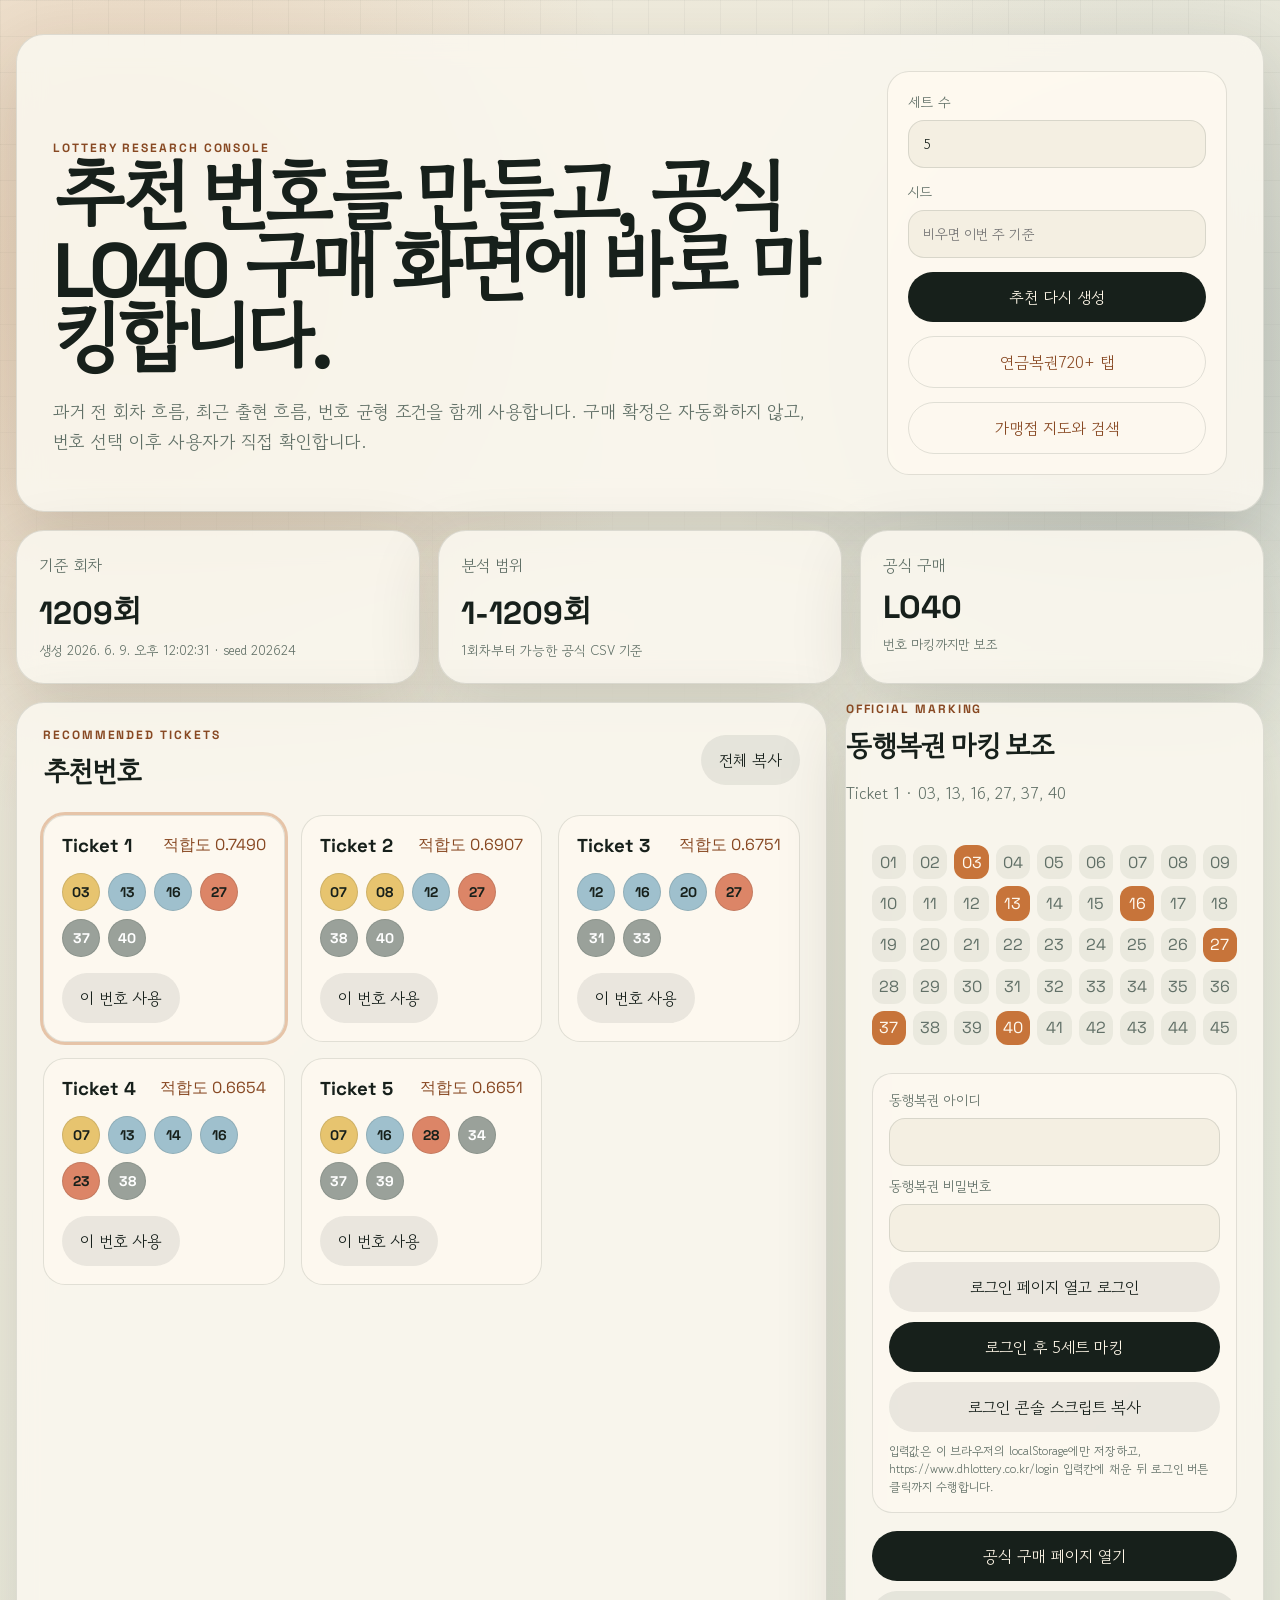
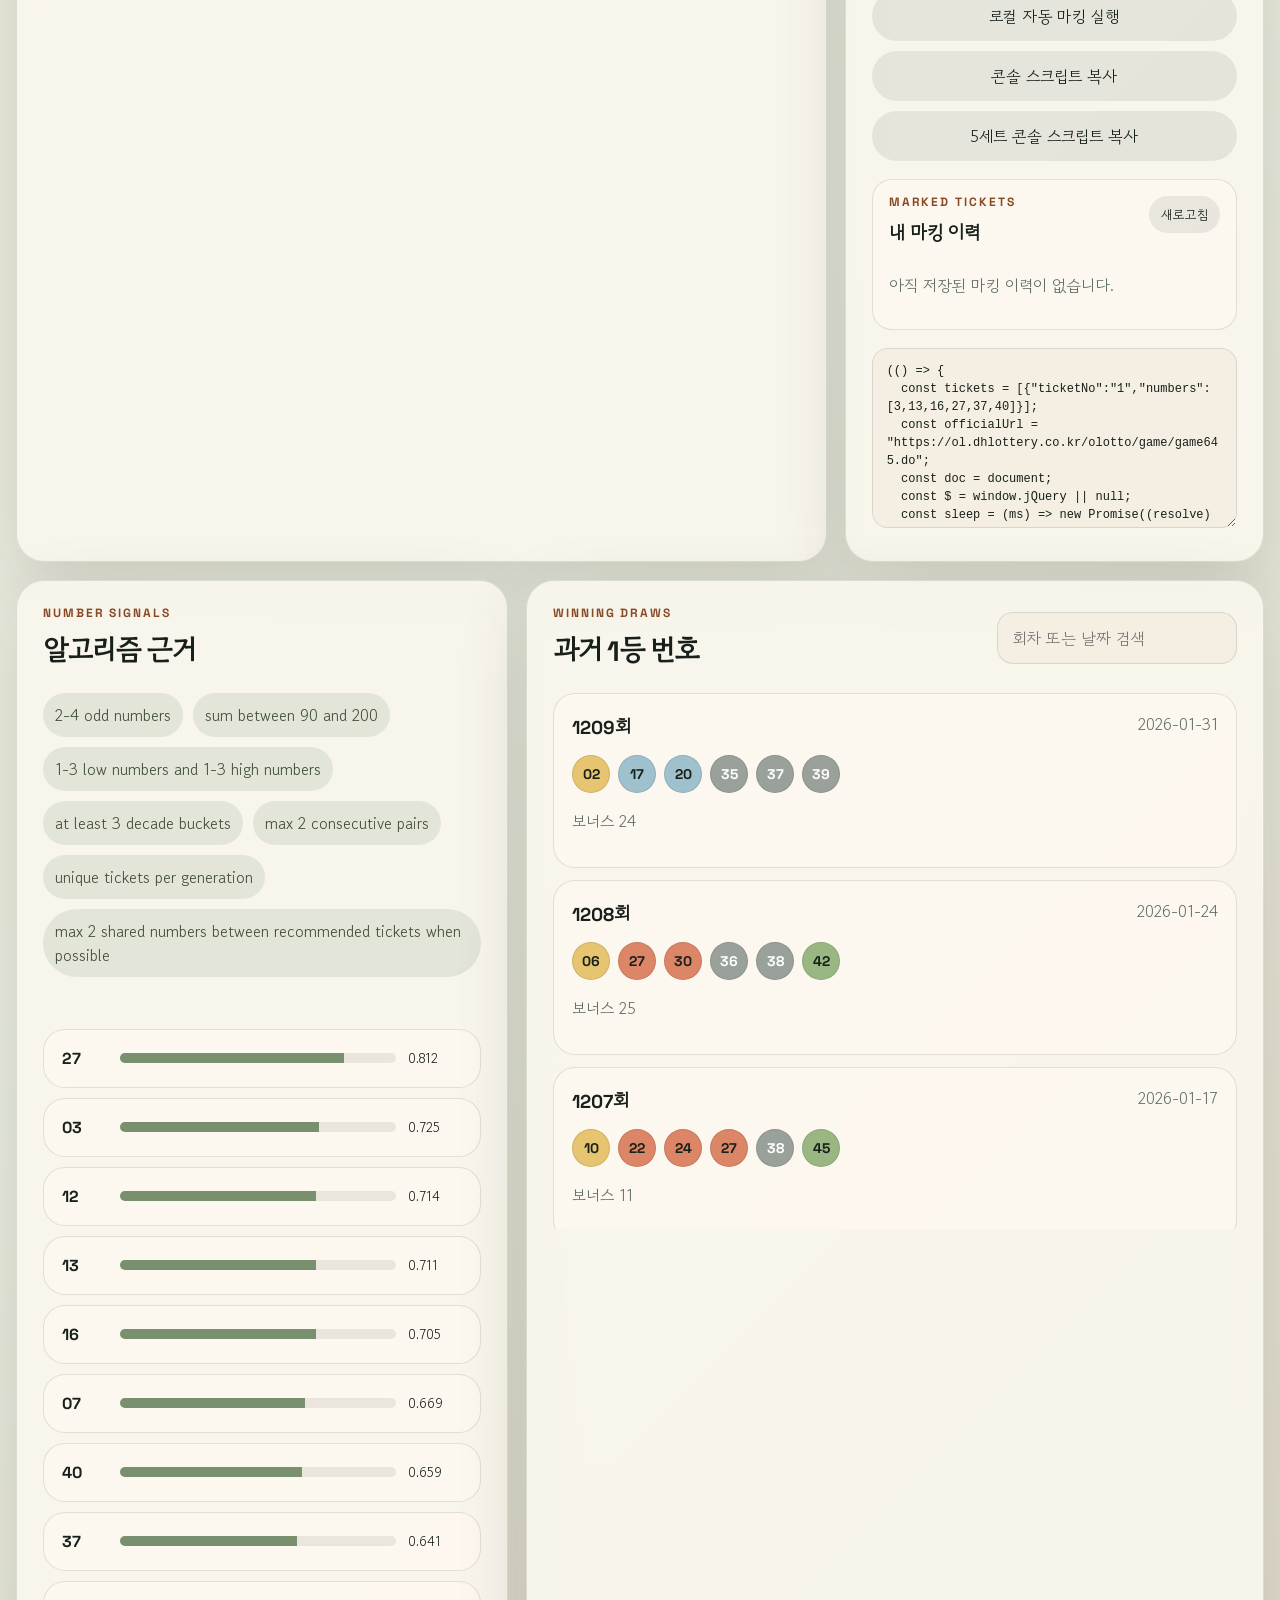
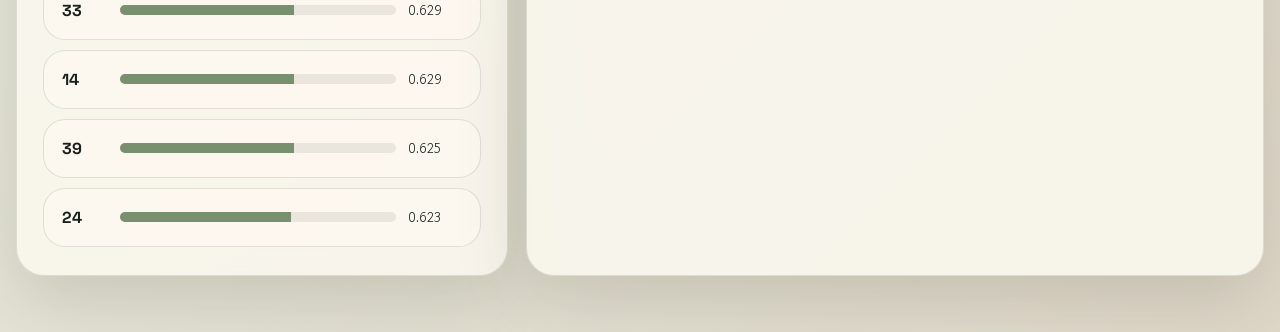
==== docs/index.html @ 85204006 "Initial lottobang web app" ====
﻿<!doctype html>
<html lang="ko">
  <head>
    <meta charset="utf-8" />
    <meta name="viewport" content="width=device-width, initial-scale=1" />
    <title>Lottobang Research</title>
    <link rel="preconnect" href="https://fonts.googleapis.com" />
    <link rel="preconnect" href="https://fonts.gstatic.com" crossorigin />
    <link href="https://fonts.googleapis.com/css2?family=Gowun+Dodum&family=Space+Grotesk:wght@500;600;700&display=swap" rel="stylesheet" />
    <link rel="stylesheet" href="styles.css" />
  </head>
  <body>
    <main class="shell">
      <section class="hero panel">
        <div>
          <p class="eyebrow">Lottery Research Console</p>
          <h1>추천 번호를 만들고, 공식 LO40 구매 화면에 바로 마킹합니다.</h1>
          <p class="hero-copy">과거 전 회차 흐름, 최근 출현 흐름, 번호 균형 조건을 함께 사용합니다. 구매 확정은 자동화하지 않고, 번호 선택 이후 사용자가 직접 확인합니다.</p>
        </div>
        <form id="controls" class="control-card">
          <label>
            세트 수
            <input id="sets" name="sets" type="number" min="1" max="10" value="5" />
          </label>
          <label>
            시드
            <input id="seed" name="seed" type="number" placeholder="비우면 이번 주 기준" />
          </label>
          <button type="submit">추천 다시 생성</button>
          <a class="quiet-link" href="pension.html">연금복권720+ 탭</a>
          <a class="quiet-link" href="stores.html">가맹점 지도와 검색</a>
        </form>
      </section>

      <section class="status-grid">
        <article class="panel metric">
          <span>기준 회차</span>
          <strong id="latestRound">-</strong>
          <small id="generatedAt">데이터 로딩 중</small>
        </article>
        <article class="panel metric">
          <span>분석 범위</span>
          <strong id="coverage">-</strong>
          <small>1회차부터 가능한 공식 CSV 기준</small>
        </article>
        <article class="panel metric">
          <span>공식 구매</span>
          <strong>LO40</strong>
          <small>번호 마킹까지만 보조</small>
        </article>
      </section>

      <section class="grid-main">
        <section class="panel">
          <div class="section-head">
            <div>
              <p class="eyebrow">Recommended Tickets</p>
              <h2>추천번호</h2>
            </div>
            <button id="copyAllTickets" type="button" class="ghost" disabled>전체 복사</button>
          </div>
          <div id="tickets" class="ticket-grid"></div>
        </section>

        <aside class="panel official-box">
          <p class="eyebrow">Official Marking</p>
          <h2>동행복권 마킹 보조</h2>
          <p id="markingSummary" class="muted">추천 세트를 선택하면 공식 사이트용 스크립트가 준비됩니다.</p>
          <div id="markingBoard" class="number-board"></div>
          <form id="officialLoginForm" class="official-login" autocomplete="off">
            <label>
              동행복권 아이디
              <input id="officialUserId" name="official_user_id" type="text" autocomplete="off" />
            </label>
            <label>
              동행복권 비밀번호
              <input id="officialPassword" name="official_password" type="password" autocomplete="off" />
            </label>
            <button id="fillOfficialLogin" type="submit" class="ghost">로그인 페이지 열고 로그인</button>
            <button id="runOfficialFlow" type="button">로그인 후 5세트 마킹</button>
            <button id="copyLoginScript" type="button" class="ghost">로그인 콘솔 스크립트 복사</button>
            <p class="muted">입력값은 이 브라우저의 localStorage에만 저장하고, https://www.dhlottery.co.kr/login 입력칸에 채운 뒤 로그인 버튼 클릭까지 수행합니다.</p>
          </form>
          <div class="action-stack">
            <button id="openOfficial" type="button">공식 구매 페이지 열기</button>
            <button id="autoMarkOfficial" type="button" class="ghost" disabled>로컬 자동 마킹 실행</button>
            <button id="copyConsoleScript" type="button" class="ghost" disabled>콘솔 스크립트 복사</button>
            <button id="copyBatchScript" type="button" class="ghost" disabled>5세트 콘솔 스크립트 복사</button>
          </div>
          <div class="marking-history-box">
            <div class="mini-head">
              <div>
                <p class="eyebrow">Marked Tickets</p>
                <h3>내 마킹 이력</h3>
              </div>
              <button id="refreshMarkingHistory" type="button" class="ghost">새로고침</button>
            </div>
            <div id="markingHistory" class="marking-history-list">
              <p class="muted">아직 저장된 마킹 이력이 없습니다.</p>
            </div>
          </div>
          <textarea id="officialScript" readonly spellcheck="false" placeholder="콘솔 스크립트가 여기에 표시됩니다."></textarea>
        </aside>
      </section>

      <section class="grid-main lower">
        <section class="panel">
          <div class="section-head">
            <div>
              <p class="eyebrow">Number Signals</p>
              <h2>알고리즘 근거</h2>
            </div>
          </div>
          <div id="rules" class="chips"></div>
          <div id="topNumbers" class="weight-list"></div>
        </section>

        <section class="panel">
          <div class="section-head">
            <div>
              <p class="eyebrow">Winning Draws</p>
              <h2>과거 1등 번호</h2>
            </div>
            <input id="drawSearch" class="search-input" type="search" placeholder="회차 또는 날짜 검색" />
          </div>
          <div id="drawHistory" class="history-list"></div>
        </section>
      </section>

      <p id="statusMessage" class="toast" hidden></p>
    </main>
    <script src="app.js"></script>
  </body>
</html>
---- docs/styles.css ----
﻿:root {
  --ink: #17201b;
  --muted: #617067;
  --line: rgba(23, 32, 27, 0.12);
  --panel: rgba(250, 247, 238, 0.9);
  --panel-strong: #fffaf0;
  --field: #f4efe2;
  --accent: #c7743a;
  --accent-dark: #884923;
  --sage: #79906f;
  --blue: #536f7d;
  --shadow: 0 24px 70px rgba(52, 45, 33, 0.16);
}

* { box-sizing: border-box; }

body {
  margin: 0;
  color: var(--ink);
  font-family: "Gowun Dodum", sans-serif;
  background:
    radial-gradient(circle at 10% 8%, rgba(199, 116, 58, 0.24), transparent 34rem),
    radial-gradient(circle at 90% 10%, rgba(83, 111, 125, 0.24), transparent 28rem),
    linear-gradient(135deg, #f1eadb 0%, #e8ecdf 55%, #dfd8c9 100%);
  min-height: 100vh;
}

body::before {
  content: "";
  position: fixed;
  inset: 0;
  pointer-events: none;
  background-image: linear-gradient(rgba(23,32,27,.045) 1px, transparent 1px), linear-gradient(90deg, rgba(23,32,27,.04) 1px, transparent 1px);
  background-size: 36px 36px;
  mask-image: linear-gradient(to bottom, rgba(0,0,0,.9), transparent 90%);
}

.shell {
  width: min(1440px, calc(100% - 32px));
  margin: 0 auto;
  padding: 34px 0 56px;
}

.panel {
  border: 1px solid var(--line);
  background: var(--panel);
  border-radius: 28px;
  box-shadow: var(--shadow);
  backdrop-filter: blur(14px);
}

.hero {
  display: grid;
  grid-template-columns: minmax(0, 1fr) 340px;
  gap: 28px;
  padding: 36px;
  align-items: end;
}

.eyebrow {
  margin: 0 0 10px;
  color: var(--accent-dark);
  font: 700 12px/1 "Space Grotesk", sans-serif;
  letter-spacing: .16em;
  text-transform: uppercase;
}

h1, h2, h3, strong {
  font-family: "Space Grotesk", "Gowun Dodum", sans-serif;
}

h1 {
  margin: 0;
  font-size: clamp(42px, 6vw, 84px);
  line-height: .93;
  letter-spacing: -0.055em;
  max-width: 940px;
}

h2 { margin: 0; font-size: 28px; letter-spacing: -0.04em; }
h3 { margin: 0; }

.hero-copy {
  max-width: 760px;
  color: var(--muted);
  font-size: 18px;
  line-height: 1.7;
}

.control-card {
  display: grid;
  gap: 14px;
  padding: 20px;
  border-radius: 22px;
  background: rgba(255, 250, 240, 0.72);
  border: 1px solid var(--line);
}

label { display: grid; gap: 8px; color: var(--muted); font-size: 14px; }
input, select, textarea, button, a.secondary-button {
  font: inherit;
}

input, select, textarea {
  width: 100%;
  border: 1px solid var(--line);
  border-radius: 16px;
  background: var(--field);
  color: var(--ink);
  padding: 13px 14px;
  outline: none;
}

textarea {
  min-height: 180px;
  resize: vertical;
  font-family: Consolas, "Courier New", monospace;
  font-size: 12px;
  line-height: 1.5;
}

button, .quiet-link, a.secondary-button {
  border: 0;
  border-radius: 999px;
  padding: 13px 18px;
  background: var(--ink);
  color: #fff7e8;
  cursor: pointer;
  text-decoration: none;
  text-align: center;
  transition: transform .18s ease, opacity .18s ease, background .18s ease;
}

button:hover, .quiet-link:hover { transform: translateY(-1px); }
button:disabled { opacity: .45; cursor: not-allowed; transform: none; }
.ghost { background: rgba(23,32,27,.08); color: var(--ink); }
.quiet-link { background: transparent; color: var(--accent-dark); border: 1px solid var(--line); }

.status-grid, .grid-main {
  display: grid;
  grid-template-columns: repeat(3, minmax(0, 1fr));
  gap: 18px;
  margin-top: 18px;
}

.grid-main { grid-template-columns: minmax(0, 1.45fr) minmax(360px, .75fr); }
.lower { grid-template-columns: .8fr 1.2fr; }

.metric { padding: 22px; }
.metric span, .metric small, .muted { color: var(--muted); }
.metric strong { display: block; font-size: 32px; margin: 10px 0 4px; }

.section-head {
  display: flex;
  justify-content: space-between;
  gap: 16px;
  align-items: center;
  padding: 26px 26px 0;
}

.ticket-grid, .history-list, .weight-list, .chips, .number-board, .store-list, .stat-grid {
  padding: 24px 26px 28px;
}

.ticket-grid {
  display: grid;
  grid-template-columns: repeat(auto-fit, minmax(240px, 1fr));
  gap: 16px;
}

.ticket-card, .draw-card, .store-card, .signal-row {
  border: 1px solid var(--line);
  background: rgba(255,250,240,.68);
  border-radius: 22px;
  padding: 18px;
}

.ticket-card.is-active { outline: 3px solid rgba(199,116,58,.38); }
.ticket-head, .draw-head, .store-head { display: flex; justify-content: space-between; gap: 12px; align-items: start; }
.score { color: var(--accent-dark); font-family: "Space Grotesk", sans-serif; }

.balls { display: flex; flex-wrap: wrap; gap: 8px; margin: 16px 0; }
.ball {
  width: 38px;
  height: 38px;
  display: inline-grid;
  place-items: center;
  border-radius: 50%;
  background: #efe3ca;
  color: var(--ink);
  font: 700 14px/1 "Space Grotesk", sans-serif;
  border: 1px solid rgba(23,32,27,.12);
}
.ball.n1 { background: #e7c46f; }
.ball.n2 { background: #9fc0cd; }
.ball.n3 { background: #dc8567; }
.ball.n4 { background: #9aa19a; color: white; }
.ball.n5 { background: #9ab783; }

.number-board {
  display: grid;
  grid-template-columns: repeat(9, 1fr);
  gap: 7px;
}
.number-cell {
  aspect-ratio: 1;
  display: grid;
  place-items: center;
  border-radius: 12px;
  background: rgba(23,32,27,.06);
  color: var(--muted);
  font-family: "Space Grotesk", sans-serif;
}
.number-cell.is-selected { background: var(--accent); color: #fffaf0; }

.official-login {
  display: grid;
  gap: 10px;
  margin: 0 26px 18px;
  padding: 16px;
  border: 1px solid var(--line);
  border-radius: 20px;
  background: rgba(255,250,240,.56);
}
.official-login button { width: 100%; }
.official-login .muted {
  margin: 0;
  font-size: 12px;
  line-height: 1.5;
}

.action-stack { display: grid; gap: 10px; padding: 0 26px 18px; }
.official-box textarea { margin: 0 26px 28px; width: calc(100% - 52px); }
.marking-history-box {
  margin: 0 26px 18px;
  padding: 16px;
  border: 1px solid var(--line);
  border-radius: 20px;
  background: rgba(255,250,240,.56);
}
.mini-head {
  display: flex;
  justify-content: space-between;
  gap: 12px;
  align-items: start;
  margin-bottom: 12px;
}
.mini-head button { padding: 9px 12px; font-size: 13px; }
.marking-history-list {
  display: grid;
  gap: 10px;
  max-height: 360px;
  overflow: auto;
}
.marking-history-card {
  border: 1px solid var(--line);
  background: rgba(244,239,226,.72);
  border-radius: 18px;
  padding: 14px;
}
.history-ticket {
  display: grid;
  grid-template-columns: 56px 1fr;
  gap: 8px;
  align-items: center;
}
.history-ticket .balls { margin: 7px 0; }
.history-ticket .ball {
  width: 30px;
  height: 30px;
  font-size: 12px;
}
.pension-ticket {
  display: flex;
  align-items: center;
  gap: 12px;
  margin-top: 12px;
}
.pension-group {
  display: inline-grid;
  place-items: center;
  min-width: 54px;
  height: 38px;
  border-radius: 999px;
  background: var(--ink);
  color: #fff7e8;
  font: 700 14px/1 "Space Grotesk", sans-serif;
}
.lower-panel { margin-top: 18px; }

.chips { display: flex; flex-wrap: wrap; gap: 10px; }
.chip { padding: 10px 12px; border-radius: 999px; background: rgba(121,144,111,.16); color: #415139; }
.weight-list { display: grid; gap: 10px; }
.signal-row { display: grid; grid-template-columns: 46px 1fr 54px; gap: 12px; align-items: center; }
.signal-bar { height: 10px; border-radius: 999px; background: rgba(23,32,27,.08); overflow: hidden; }
.signal-bar span { display: block; height: 100%; background: var(--sage); }

.history-list { max-height: 560px; overflow: auto; display: grid; gap: 12px; }
.search-input { max-width: 240px; }
.toast {
  position: fixed;
  right: 24px;
  bottom: 24px;
  max-width: 420px;
  background: var(--ink);
  color: #fff7e8;
  border-radius: 18px;
  padding: 16px 18px;
  box-shadow: var(--shadow);
}

.store-shell .hero { grid-template-columns: 1fr; }
.filter-grid { display: grid; grid-template-columns: repeat(6, minmax(0, 1fr)); gap: 12px; padding: 24px 26px 28px; }
.filter-grid label:nth-child(1) { grid-column: span 2; }
.map-layout { display: grid; grid-template-columns: minmax(0, 1fr) 420px; gap: 18px; margin-top: 18px; }
#map { min-height: 720px; border-radius: 28px; overflow: hidden; }
.stat-grid { display: grid; grid-template-columns: repeat(3, 1fr); gap: 12px; }
.store-list { max-height: 620px; overflow: auto; display: grid; gap: 12px; }
.store-map {
  min-height: 720px;
  margin: 24px 26px 28px;
  border: 1px solid var(--line);
  border-radius: 22px;
  overflow: hidden;
  background: rgba(23,32,27,.06);
}
.round-store-item {
  border-top: 1px solid var(--line);
  padding-top: 12px;
  margin-top: 12px;
}
.round-store-item button {
  padding: 9px 12px;
  font-size: 13px;
}

@media (max-width: 980px) {
  .hero, .grid-main, .lower, .status-grid, .map-layout { grid-template-columns: 1fr; }
  .filter-grid { grid-template-columns: 1fr 1fr; }
  .filter-grid label:nth-child(1) { grid-column: span 2; }
}

@media (max-width: 620px) {
  .shell { width: min(100% - 18px, 1440px); padding-top: 12px; }
  .hero, .panel { border-radius: 20px; }
  .hero { padding: 24px; }
  h1 { font-size: 42px; }
  .number-board { grid-template-columns: repeat(5, 1fr); }
  .filter-grid { grid-template-columns: 1fr; }
  .filter-grid label:nth-child(1) { grid-column: auto; }
}
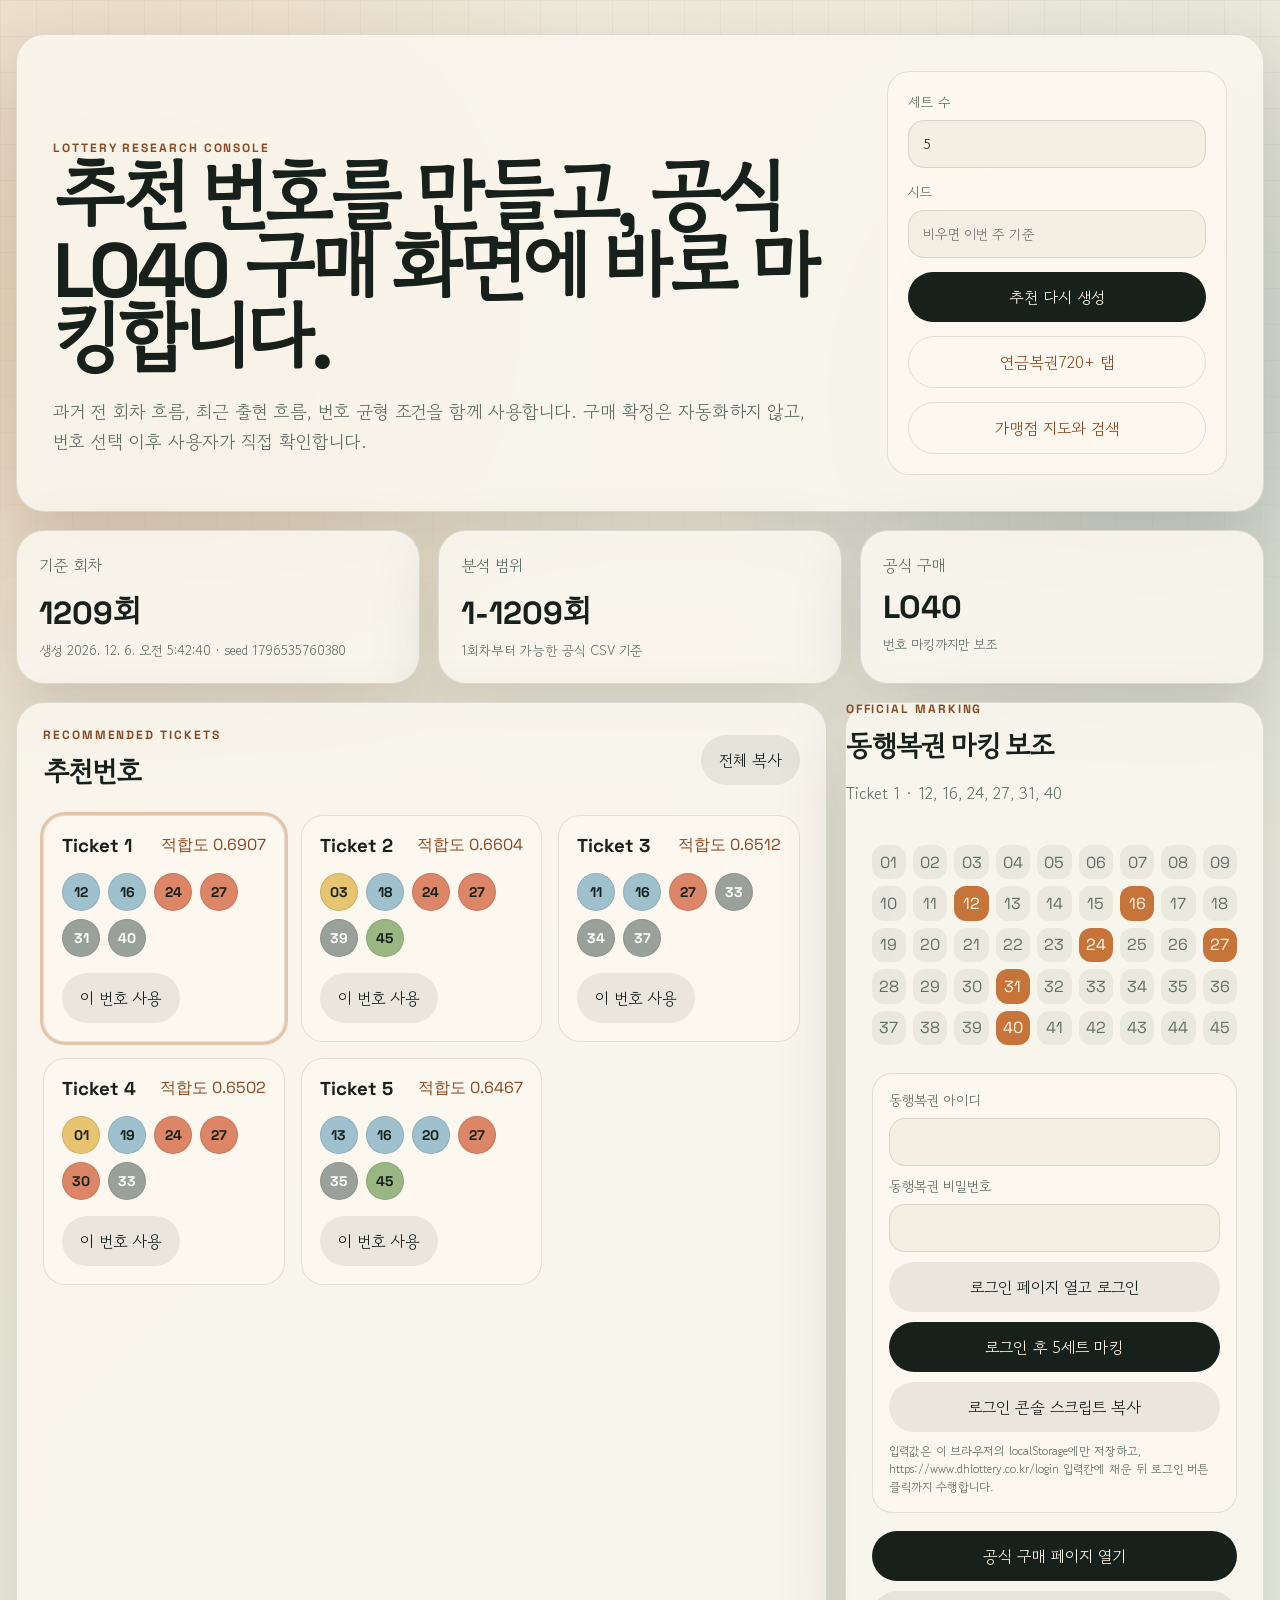
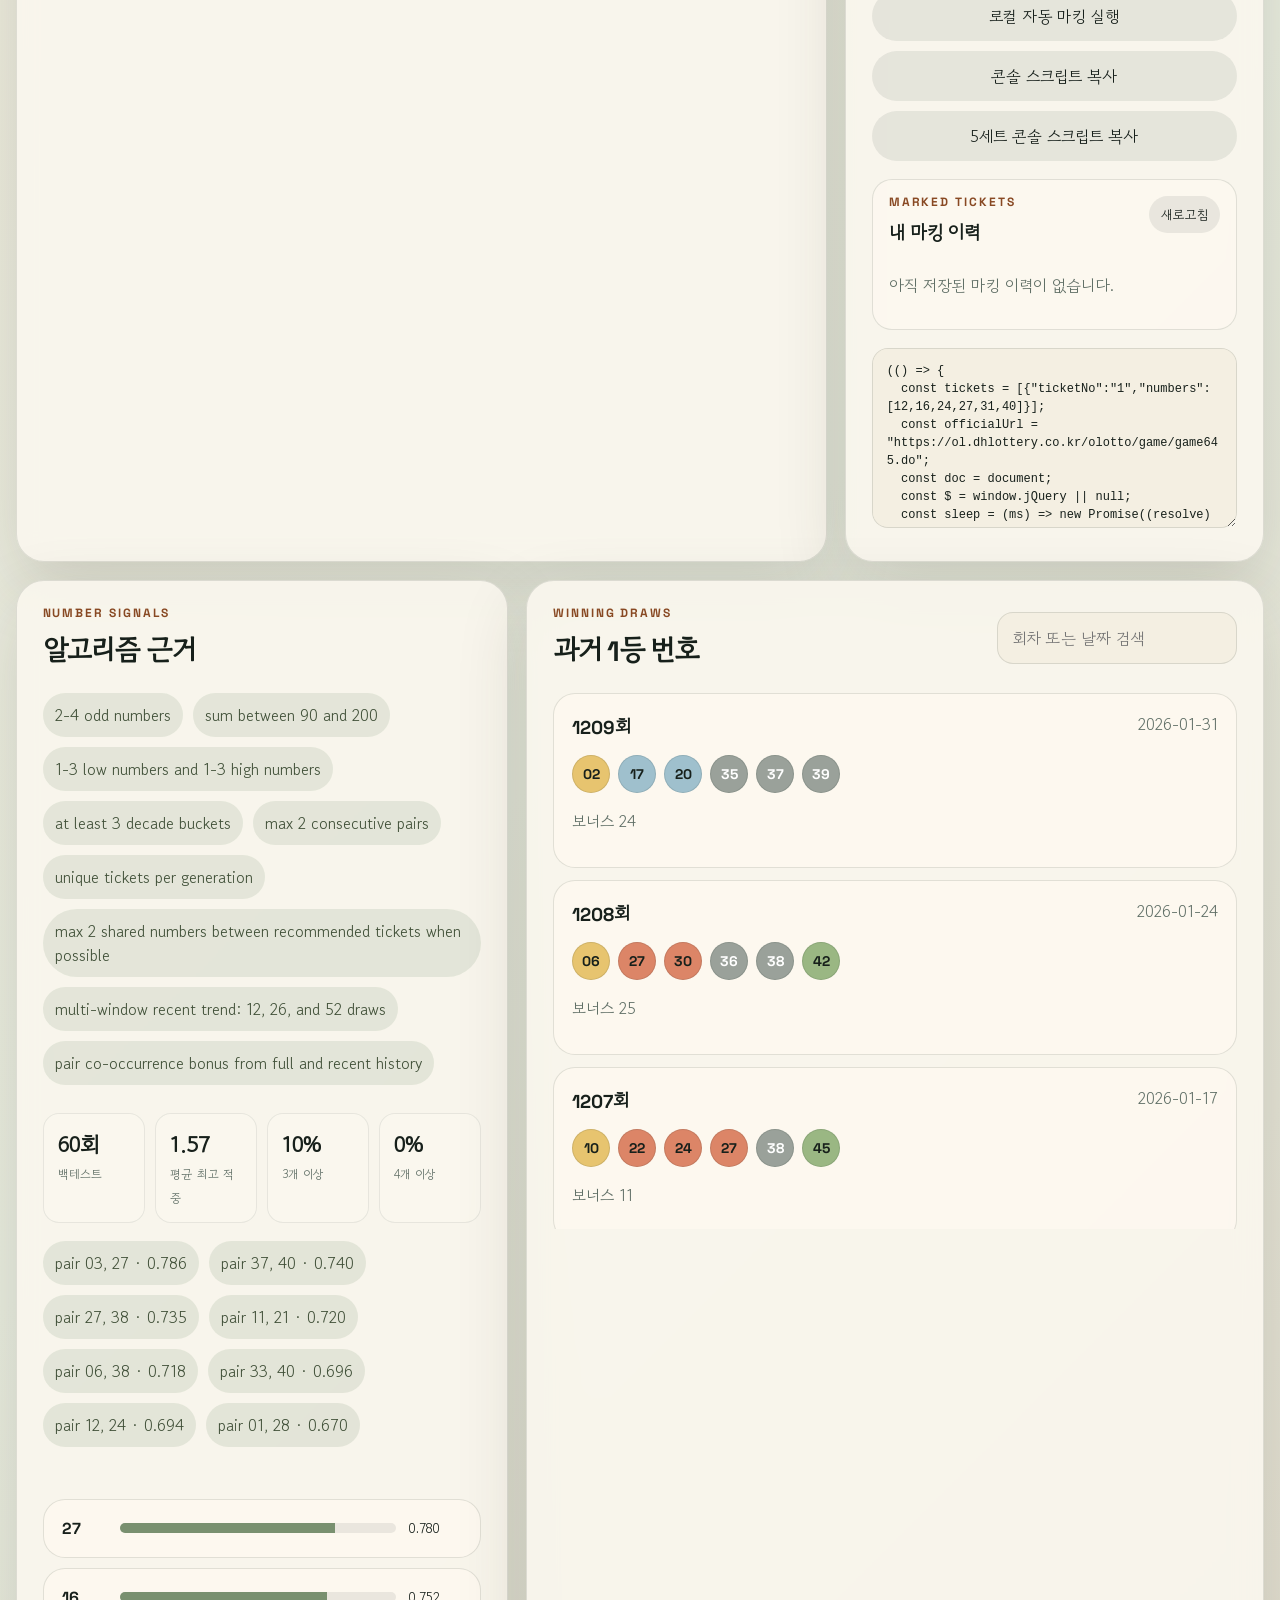
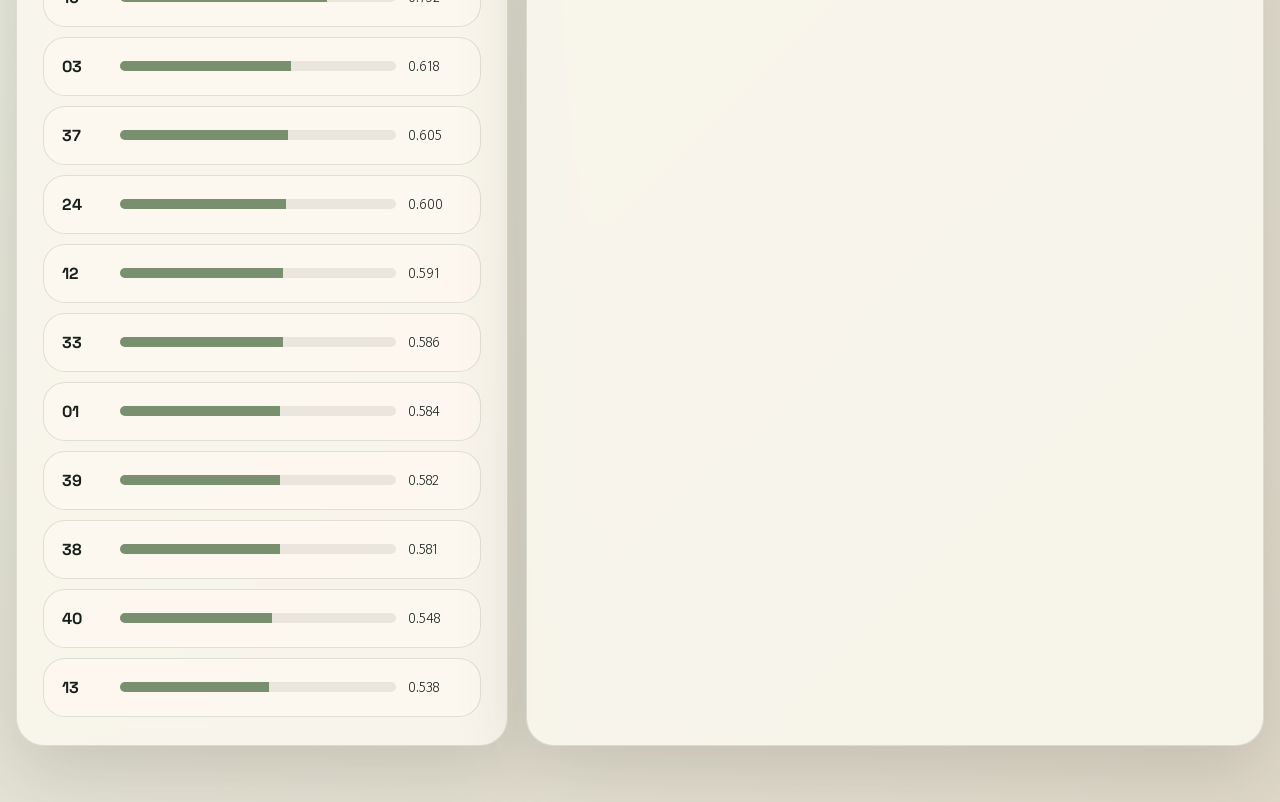
==== commit 917dd588: "Enhance lottery recommendation scoring" ====
--- a/docs/index.html
+++ b/docs/index.html
@@ -112,6 +112,8 @@
             </div>
           </div>
           <div id="rules" class="chips"></div>
+          <div id="backtestSummary" class="backtest-summary"></div>
+          <div id="topPairs" class="chips pair-chips"></div>
           <div id="topNumbers" class="weight-list"></div>
         </section>
 
--- a/docs/styles.css
+++ b/docs/styles.css
@@ -290,6 +290,25 @@
 
 .chips { display: flex; flex-wrap: wrap; gap: 10px; }
 .chip { padding: 10px 12px; border-radius: 999px; background: rgba(121,144,111,.16); color: #415139; }
+.pair-chips { padding-top: 0; }
+.backtest-summary {
+  display: grid;
+  grid-template-columns: repeat(4, minmax(0, 1fr));
+  gap: 10px;
+  padding: 0 26px 18px;
+}
+.backtest-summary article {
+  padding: 14px;
+  border-radius: 16px;
+  background: rgba(250, 247, 238, .76);
+  border: 1px solid rgba(23,32,27,.08);
+}
+.backtest-summary strong {
+  display: block;
+  font-family: var(--display);
+  font-size: 22px;
+}
+.backtest-summary span { color: var(--muted); font-size: 12px; }
 .weight-list { display: grid; gap: 10px; }
 .signal-row { display: grid; grid-template-columns: 46px 1fr 54px; gap: 12px; align-items: center; }
 .signal-bar { height: 10px; border-radius: 999px; background: rgba(23,32,27,.08); overflow: hidden; }
@@ -346,6 +365,7 @@
   .hero { padding: 24px; }
   h1 { font-size: 42px; }
   .number-board { grid-template-columns: repeat(5, 1fr); }
+  .backtest-summary { grid-template-columns: 1fr 1fr; }
   .filter-grid { grid-template-columns: 1fr; }
   .filter-grid label:nth-child(1) { grid-column: auto; }
 }
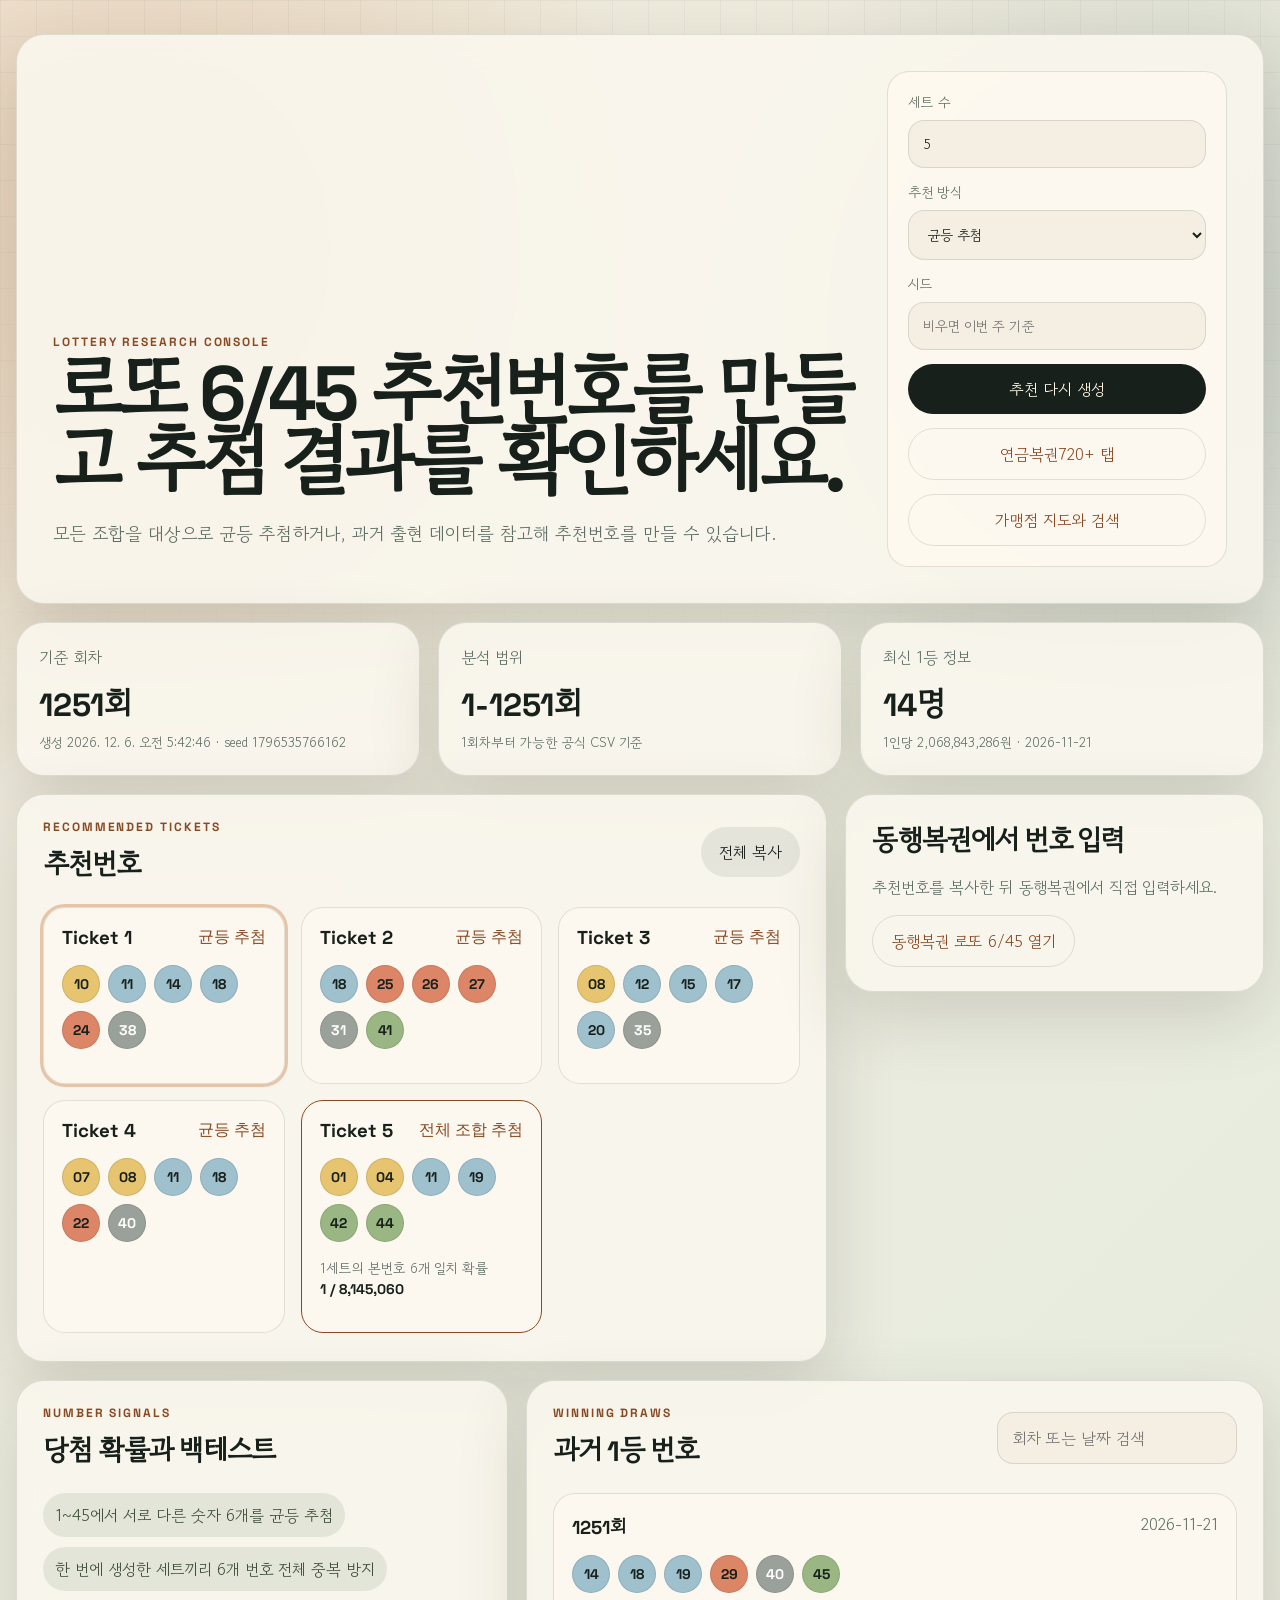
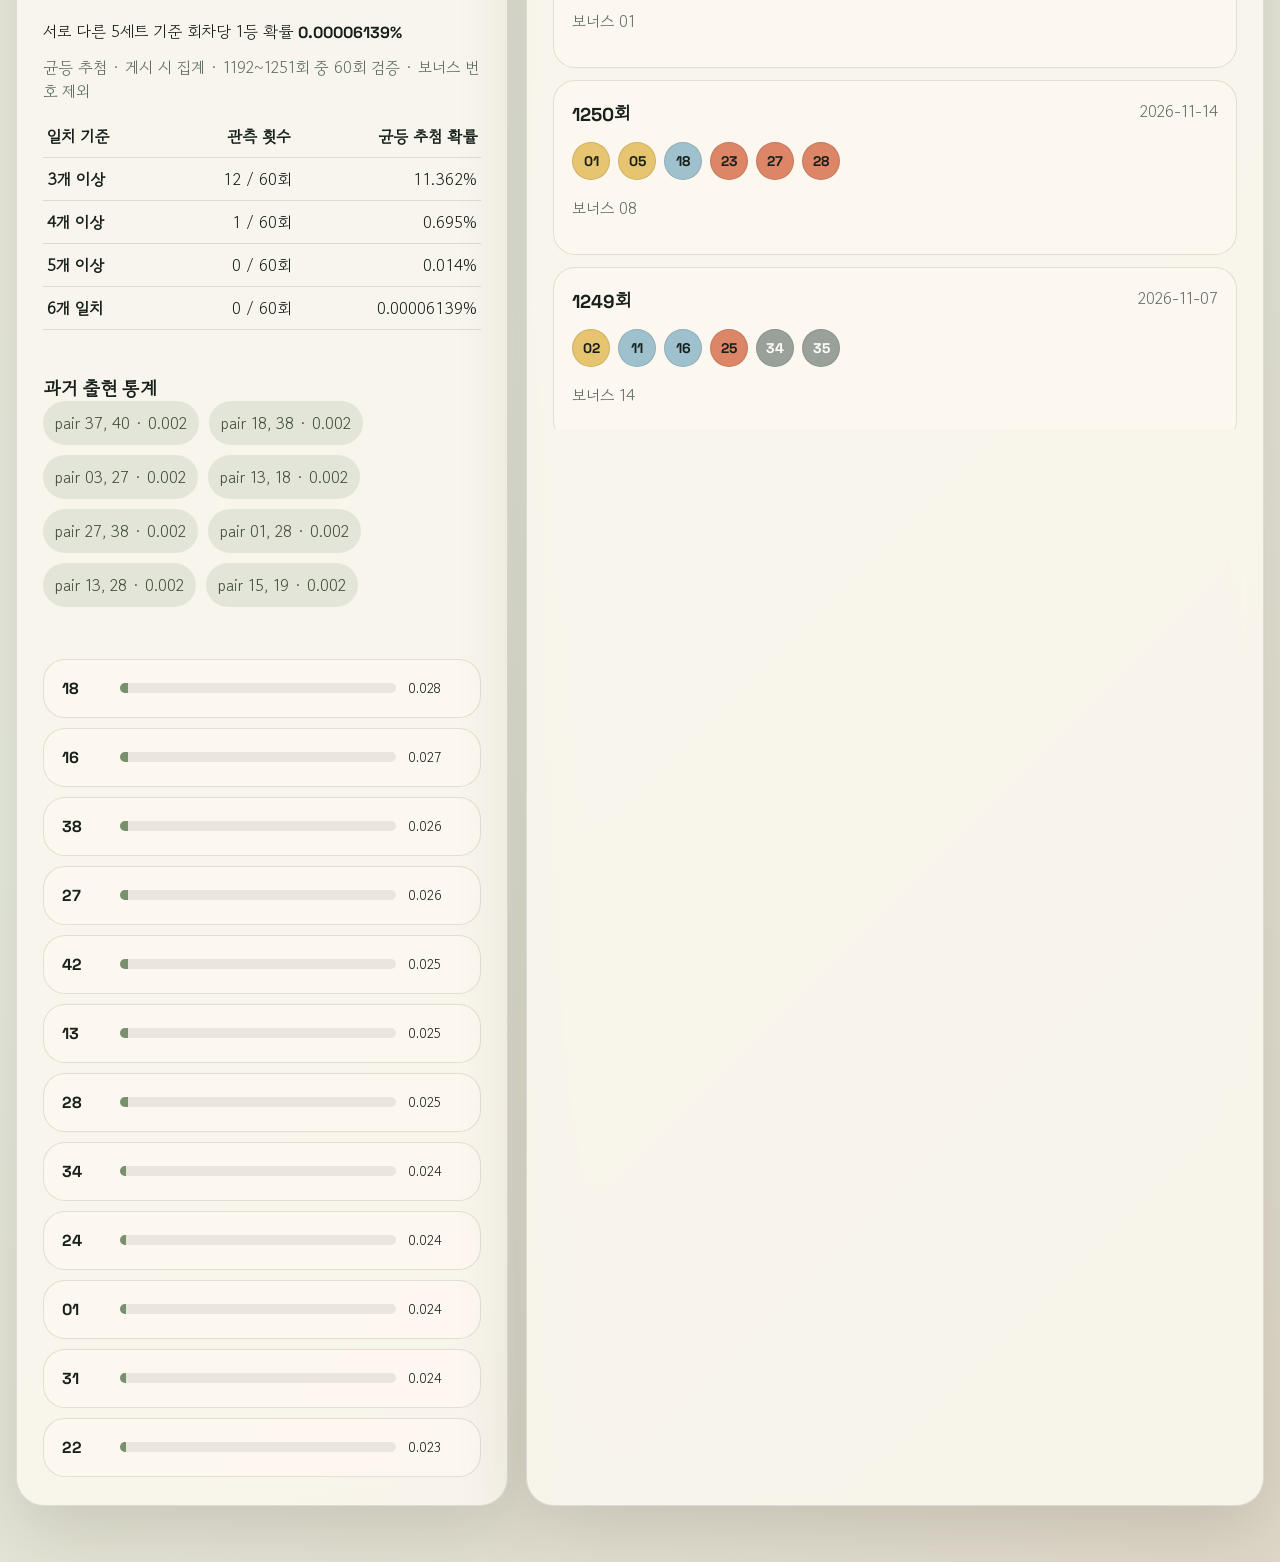
==== commit 1bb6b6fb: "Publish mobile-friendly lottery pages and preserve assets during data refresh" ====
--- a/docs/index.html
+++ b/docs/index.html
@@ -1,136 +1,152 @@
-﻿<!doctype html>
-<html lang="ko">
-  <head>
-    <meta charset="utf-8" />
-    <meta name="viewport" content="width=device-width, initial-scale=1" />
-    <title>Lottobang Research</title>
-    <link rel="preconnect" href="https://fonts.googleapis.com" />
-    <link rel="preconnect" href="https://fonts.gstatic.com" crossorigin />
-    <link href="https://fonts.googleapis.com/css2?family=Gowun+Dodum&family=Space+Grotesk:wght@500;600;700&display=swap" rel="stylesheet" />
-    <link rel="stylesheet" href="styles.css" />
-  </head>
-  <body>
-    <main class="shell">
-      <section class="hero panel">
-        <div>
-          <p class="eyebrow">Lottery Research Console</p>
-          <h1>추천 번호를 만들고, 공식 LO40 구매 화면에 바로 마킹합니다.</h1>
-          <p class="hero-copy">과거 전 회차 흐름, 최근 출현 흐름, 번호 균형 조건을 함께 사용합니다. 구매 확정은 자동화하지 않고, 번호 선택 이후 사용자가 직접 확인합니다.</p>
-        </div>
-        <form id="controls" class="control-card">
-          <label>
-            세트 수
-            <input id="sets" name="sets" type="number" min="1" max="10" value="5" />
-          </label>
-          <label>
-            시드
-            <input id="seed" name="seed" type="number" placeholder="비우면 이번 주 기준" />
-          </label>
-          <button type="submit">추천 다시 생성</button>
-          <a class="quiet-link" href="pension.html">연금복권720+ 탭</a>
-          <a class="quiet-link" href="stores.html">가맹점 지도와 검색</a>
-        </form>
-      </section>
-
-      <section class="status-grid">
-        <article class="panel metric">
-          <span>기준 회차</span>
-          <strong id="latestRound">-</strong>
-          <small id="generatedAt">데이터 로딩 중</small>
-        </article>
-        <article class="panel metric">
-          <span>분석 범위</span>
-          <strong id="coverage">-</strong>
-          <small>1회차부터 가능한 공식 CSV 기준</small>
-        </article>
-        <article class="panel metric">
-          <span>공식 구매</span>
-          <strong>LO40</strong>
-          <small>번호 마킹까지만 보조</small>
-        </article>
-      </section>
-
-      <section class="grid-main">
-        <section class="panel">
-          <div class="section-head">
-            <div>
-              <p class="eyebrow">Recommended Tickets</p>
-              <h2>추천번호</h2>
-            </div>
-            <button id="copyAllTickets" type="button" class="ghost" disabled>전체 복사</button>
-          </div>
-          <div id="tickets" class="ticket-grid"></div>
-        </section>
-
-        <aside class="panel official-box">
-          <p class="eyebrow">Official Marking</p>
-          <h2>동행복권 마킹 보조</h2>
-          <p id="markingSummary" class="muted">추천 세트를 선택하면 공식 사이트용 스크립트가 준비됩니다.</p>
-          <div id="markingBoard" class="number-board"></div>
-          <form id="officialLoginForm" class="official-login" autocomplete="off">
-            <label>
-              동행복권 아이디
-              <input id="officialUserId" name="official_user_id" type="text" autocomplete="off" />
-            </label>
-            <label>
-              동행복권 비밀번호
-              <input id="officialPassword" name="official_password" type="password" autocomplete="off" />
-            </label>
-            <button id="fillOfficialLogin" type="submit" class="ghost">로그인 페이지 열고 로그인</button>
-            <button id="runOfficialFlow" type="button">로그인 후 5세트 마킹</button>
-            <button id="copyLoginScript" type="button" class="ghost">로그인 콘솔 스크립트 복사</button>
-            <p class="muted">입력값은 이 브라우저의 localStorage에만 저장하고, https://www.dhlottery.co.kr/login 입력칸에 채운 뒤 로그인 버튼 클릭까지 수행합니다.</p>
-          </form>
-          <div class="action-stack">
-            <button id="openOfficial" type="button">공식 구매 페이지 열기</button>
-            <button id="autoMarkOfficial" type="button" class="ghost" disabled>로컬 자동 마킹 실행</button>
-            <button id="copyConsoleScript" type="button" class="ghost" disabled>콘솔 스크립트 복사</button>
-            <button id="copyBatchScript" type="button" class="ghost" disabled>5세트 콘솔 스크립트 복사</button>
-          </div>
-          <div class="marking-history-box">
-            <div class="mini-head">
-              <div>
-                <p class="eyebrow">Marked Tickets</p>
-                <h3>내 마킹 이력</h3>
-              </div>
-              <button id="refreshMarkingHistory" type="button" class="ghost">새로고침</button>
-            </div>
-            <div id="markingHistory" class="marking-history-list">
-              <p class="muted">아직 저장된 마킹 이력이 없습니다.</p>
-            </div>
-          </div>
-          <textarea id="officialScript" readonly spellcheck="false" placeholder="콘솔 스크립트가 여기에 표시됩니다."></textarea>
-        </aside>
-      </section>
-
-      <section class="grid-main lower">
-        <section class="panel">
-          <div class="section-head">
-            <div>
-              <p class="eyebrow">Number Signals</p>
-              <h2>알고리즘 근거</h2>
-            </div>
-          </div>
-          <div id="rules" class="chips"></div>
-          <div id="backtestSummary" class="backtest-summary"></div>
-          <div id="topPairs" class="chips pair-chips"></div>
-          <div id="topNumbers" class="weight-list"></div>
-        </section>
-
-        <section class="panel">
-          <div class="section-head">
-            <div>
-              <p class="eyebrow">Winning Draws</p>
-              <h2>과거 1등 번호</h2>
-            </div>
-            <input id="drawSearch" class="search-input" type="search" placeholder="회차 또는 날짜 검색" />
-          </div>
-          <div id="drawHistory" class="history-list"></div>
-        </section>
-      </section>
-
-      <p id="statusMessage" class="toast" hidden></p>
-    </main>
-    <script src="app.js"></script>
-  </body>
-</html>
+﻿<!doctype html>
+<html lang="ko" data-hosting="pages">
+  <head>
+    <meta charset="utf-8" />
+    <meta name="viewport" content="width=device-width, initial-scale=1" />
+    <title>Lottobang Research</title>
+    <link rel="preconnect" href="https://fonts.googleapis.com" />
+    <link rel="preconnect" href="https://fonts.gstatic.com" crossorigin />
+    <link href="https://fonts.googleapis.com/css2?family=Gowun+Dodum&family=Space+Grotesk:wght@500;600;700&display=swap" rel="stylesheet" />
+    <link rel="stylesheet" href="styles.css" />
+  </head>
+  <body>
+    <main class="shell">
+      <section class="hero panel">
+        <div>
+          <p class="eyebrow">Lottery Research Console</p>
+          <h1>로또 6/45 추천번호를 만들고 추첨 결과를 확인하세요.</h1>
+          <p class="hero-copy">모든 조합을 대상으로 균등 추첨하거나, 과거 출현 데이터를 참고해 추천번호를 만들 수 있습니다.</p>
+        </div>
+        <form id="controls" class="control-card">
+          <label>
+            세트 수
+            <input id="sets" name="sets" type="number" min="1" max="10" value="5" />
+          </label>
+          <label>
+            추천 방식
+            <select id="recommendationMode" name="mode">
+              <option value="uniform">균등 추첨</option>
+              <option value="model">과거 데이터 참고</option>
+            </select>
+          </label>
+          <label>
+            시드
+            <input id="seed" name="seed" type="number" placeholder="비우면 이번 주 기준" />
+          </label>
+          <button type="submit">추천 다시 생성</button>
+          <a class="quiet-link" href="pension.html">연금복권720+ 탭</a>
+          <a class="quiet-link" href="stores.html">가맹점 지도와 검색</a>
+        </form>
+      </section>
+
+      <section class="status-grid">
+        <article class="panel metric">
+          <span>기준 회차</span>
+          <strong id="latestRound">-</strong>
+          <small id="generatedAt">데이터 로딩 중</small>
+        </article>
+        <article class="panel metric">
+          <span>분석 범위</span>
+          <strong id="coverage">-</strong>
+          <small>1회차부터 가능한 공식 CSV 기준</small>
+        </article>
+        <article class="panel metric">
+          <span>최신 1등 정보</span>
+          <strong id="latestPrize">-</strong>
+          <small id="latestPrizeMeta">서버 시작 시 공식 정보 확인</small>
+        </article>
+      </section>
+
+      <section class="grid-main">
+        <section class="panel">
+          <div class="section-head">
+            <div>
+              <p class="eyebrow">Recommended Tickets</p>
+              <h2>추천번호</h2>
+            </div>
+            <button id="copyAllTickets" type="button" class="ghost" disabled>전체 복사</button>
+          </div>
+          <div id="tickets" class="ticket-grid"></div>
+          <textarea id="ticketCopyText" class="ticket-copy" aria-label="복사할 로또 추천번호" hidden readonly></textarea>
+        </section>
+
+        <aside class="panel official-box local-only">
+          <p class="eyebrow">Official Marking</p>
+          <h2>동행복권 마킹 보조</h2>
+          <p id="markingSummary" class="muted">추천 세트를 선택하면 공식 사이트용 스크립트가 준비됩니다.</p>
+          <div id="markingBoard" class="number-board"></div>
+          <form id="officialLoginForm" class="official-login" autocomplete="off">
+            <label>
+              동행복권 아이디
+              <input id="officialUserId" name="official_user_id" type="text" autocomplete="off" />
+            </label>
+            <label>
+              동행복권 비밀번호
+              <input id="officialPassword" name="official_password" type="password" autocomplete="off" />
+            </label>
+            <button id="fillOfficialLogin" type="submit" class="ghost">로그인 페이지 열고 로그인</button>
+            <button id="runOfficialFlow" type="button">로그인 후 5세트 마킹</button>
+            <button id="copyLoginScript" type="button" class="ghost">로그인 콘솔 스크립트 복사</button>
+            <p class="muted">입력값은 이 브라우저의 localStorage에만 저장하고, https://www.dhlottery.co.kr/login 입력칸에 채운 뒤 로그인 버튼 클릭까지 수행합니다.</p>
+          </form>
+          <div class="action-stack">
+            <button id="openOfficial" type="button">공식 구매 페이지 열기</button>
+            <button id="autoMarkOfficial" type="button" class="ghost" disabled>로컬 자동 마킹 실행</button>
+            <button id="copyConsoleScript" type="button" class="ghost" disabled>콘솔 스크립트 복사</button>
+            <button id="copyBatchScript" type="button" class="ghost" disabled>5세트 콘솔 스크립트 복사</button>
+          </div>
+          <div class="marking-history-box">
+            <div class="mini-head">
+              <div>
+                <p class="eyebrow">Marked Tickets</p>
+                <h3>내 로컬 구매 이력</h3>
+              </div>
+              <button id="refreshMarkingHistory" type="button" class="ghost">새로고침</button>
+            </div>
+            <p class="muted history-help">마킹 후 실제 구매를 완료했다면 해당 항목의 구매 완료 버튼을 누르세요. 기록은 이 PC의 SQLite DB에만 저장됩니다.</p>
+            <div id="markingHistory" class="marking-history-list">
+              <p class="muted">아직 저장된 구매 이력이 없습니다.</p>
+            </div>
+          </div>
+          <textarea id="officialScript" readonly spellcheck="false" placeholder="콘솔 스크립트가 여기에 표시됩니다."></textarea>
+        </aside>
+        <aside class="panel manual-entry pages-only">
+          <h2>동행복권에서 번호 입력</h2>
+          <p class="muted">추천번호를 복사한 뒤 동행복권에서 직접 입력하세요.</p>
+          <a class="quiet-link" href="https://www.dhlottery.co.kr/lt645/intro" target="_blank" rel="noopener noreferrer">동행복권 로또 6/45 열기</a>
+        </aside>
+      </section>
+
+      <section class="grid-main lower">
+        <section class="panel">
+          <div class="section-head">
+            <div>
+              <p class="eyebrow">Number Signals</p>
+              <h2>당첨 확률과 백테스트</h2>
+            </div>
+          </div>
+          <div id="rules" class="chips"></div>
+          <div id="backtestSummary" class="lotto-backtest"></div>
+          <div class="section-head"><h3>과거 출현 통계</h3></div>
+          <div id="topPairs" class="chips pair-chips"></div>
+          <div id="topNumbers" class="weight-list"></div>
+        </section>
+
+        <section class="panel">
+          <div class="section-head">
+            <div>
+              <p class="eyebrow">Winning Draws</p>
+              <h2>과거 1등 번호</h2>
+            </div>
+            <input id="drawSearch" class="search-input" type="search" placeholder="회차 또는 날짜 검색" />
+          </div>
+          <div id="drawHistory" class="history-list"></div>
+        </section>
+      </section>
+
+      <p id="statusMessage" class="toast" role="status" hidden></p>
+    </main>
+    <script src="browser.js"></script>
+    <script src="app.js"></script>
+  </body>
+</html>
--- a/docs/styles.css
+++ b/docs/styles.css
@@ -1,371 +1,416 @@
-﻿:root {
-  --ink: #17201b;
-  --muted: #617067;
-  --line: rgba(23, 32, 27, 0.12);
-  --panel: rgba(250, 247, 238, 0.9);
-  --panel-strong: #fffaf0;
-  --field: #f4efe2;
-  --accent: #c7743a;
-  --accent-dark: #884923;
-  --sage: #79906f;
-  --blue: #536f7d;
-  --shadow: 0 24px 70px rgba(52, 45, 33, 0.16);
-}
-
-* { box-sizing: border-box; }
-
-body {
-  margin: 0;
-  color: var(--ink);
-  font-family: "Gowun Dodum", sans-serif;
-  background:
-    radial-gradient(circle at 10% 8%, rgba(199, 116, 58, 0.24), transparent 34rem),
-    radial-gradient(circle at 90% 10%, rgba(83, 111, 125, 0.24), transparent 28rem),
-    linear-gradient(135deg, #f1eadb 0%, #e8ecdf 55%, #dfd8c9 100%);
-  min-height: 100vh;
-}
-
-body::before {
-  content: "";
-  position: fixed;
-  inset: 0;
-  pointer-events: none;
-  background-image: linear-gradient(rgba(23,32,27,.045) 1px, transparent 1px), linear-gradient(90deg, rgba(23,32,27,.04) 1px, transparent 1px);
-  background-size: 36px 36px;
-  mask-image: linear-gradient(to bottom, rgba(0,0,0,.9), transparent 90%);
-}
-
-.shell {
-  width: min(1440px, calc(100% - 32px));
-  margin: 0 auto;
-  padding: 34px 0 56px;
-}
-
-.panel {
-  border: 1px solid var(--line);
-  background: var(--panel);
-  border-radius: 28px;
-  box-shadow: var(--shadow);
-  backdrop-filter: blur(14px);
-}
-
-.hero {
-  display: grid;
-  grid-template-columns: minmax(0, 1fr) 340px;
-  gap: 28px;
-  padding: 36px;
-  align-items: end;
-}
-
-.eyebrow {
-  margin: 0 0 10px;
-  color: var(--accent-dark);
-  font: 700 12px/1 "Space Grotesk", sans-serif;
-  letter-spacing: .16em;
-  text-transform: uppercase;
-}
-
-h1, h2, h3, strong {
-  font-family: "Space Grotesk", "Gowun Dodum", sans-serif;
-}
-
-h1 {
-  margin: 0;
-  font-size: clamp(42px, 6vw, 84px);
-  line-height: .93;
-  letter-spacing: -0.055em;
-  max-width: 940px;
-}
-
-h2 { margin: 0; font-size: 28px; letter-spacing: -0.04em; }
-h3 { margin: 0; }
-
-.hero-copy {
-  max-width: 760px;
-  color: var(--muted);
-  font-size: 18px;
-  line-height: 1.7;
-}
-
-.control-card {
-  display: grid;
-  gap: 14px;
-  padding: 20px;
-  border-radius: 22px;
-  background: rgba(255, 250, 240, 0.72);
-  border: 1px solid var(--line);
-}
-
-label { display: grid; gap: 8px; color: var(--muted); font-size: 14px; }
-input, select, textarea, button, a.secondary-button {
-  font: inherit;
-}
-
-input, select, textarea {
-  width: 100%;
-  border: 1px solid var(--line);
-  border-radius: 16px;
-  background: var(--field);
-  color: var(--ink);
-  padding: 13px 14px;
-  outline: none;
-}
-
-textarea {
-  min-height: 180px;
-  resize: vertical;
-  font-family: Consolas, "Courier New", monospace;
-  font-size: 12px;
-  line-height: 1.5;
-}
-
-button, .quiet-link, a.secondary-button {
-  border: 0;
-  border-radius: 999px;
-  padding: 13px 18px;
-  background: var(--ink);
-  color: #fff7e8;
-  cursor: pointer;
-  text-decoration: none;
-  text-align: center;
-  transition: transform .18s ease, opacity .18s ease, background .18s ease;
-}
-
-button:hover, .quiet-link:hover { transform: translateY(-1px); }
-button:disabled { opacity: .45; cursor: not-allowed; transform: none; }
-.ghost { background: rgba(23,32,27,.08); color: var(--ink); }
-.quiet-link { background: transparent; color: var(--accent-dark); border: 1px solid var(--line); }
-
-.status-grid, .grid-main {
-  display: grid;
-  grid-template-columns: repeat(3, minmax(0, 1fr));
-  gap: 18px;
-  margin-top: 18px;
-}
-
-.grid-main { grid-template-columns: minmax(0, 1.45fr) minmax(360px, .75fr); }
-.lower { grid-template-columns: .8fr 1.2fr; }
-
-.metric { padding: 22px; }
-.metric span, .metric small, .muted { color: var(--muted); }
-.metric strong { display: block; font-size: 32px; margin: 10px 0 4px; }
-
-.section-head {
-  display: flex;
-  justify-content: space-between;
-  gap: 16px;
-  align-items: center;
-  padding: 26px 26px 0;
-}
-
-.ticket-grid, .history-list, .weight-list, .chips, .number-board, .store-list, .stat-grid {
-  padding: 24px 26px 28px;
-}
-
-.ticket-grid {
-  display: grid;
-  grid-template-columns: repeat(auto-fit, minmax(240px, 1fr));
-  gap: 16px;
-}
-
-.ticket-card, .draw-card, .store-card, .signal-row {
-  border: 1px solid var(--line);
-  background: rgba(255,250,240,.68);
-  border-radius: 22px;
-  padding: 18px;
-}
-
-.ticket-card.is-active { outline: 3px solid rgba(199,116,58,.38); }
-.ticket-head, .draw-head, .store-head { display: flex; justify-content: space-between; gap: 12px; align-items: start; }
-.score { color: var(--accent-dark); font-family: "Space Grotesk", sans-serif; }
-
-.balls { display: flex; flex-wrap: wrap; gap: 8px; margin: 16px 0; }
-.ball {
-  width: 38px;
-  height: 38px;
-  display: inline-grid;
-  place-items: center;
-  border-radius: 50%;
-  background: #efe3ca;
-  color: var(--ink);
-  font: 700 14px/1 "Space Grotesk", sans-serif;
-  border: 1px solid rgba(23,32,27,.12);
-}
-.ball.n1 { background: #e7c46f; }
-.ball.n2 { background: #9fc0cd; }
-.ball.n3 { background: #dc8567; }
-.ball.n4 { background: #9aa19a; color: white; }
-.ball.n5 { background: #9ab783; }
-
-.number-board {
-  display: grid;
-  grid-template-columns: repeat(9, 1fr);
-  gap: 7px;
-}
-.number-cell {
-  aspect-ratio: 1;
-  display: grid;
-  place-items: center;
-  border-radius: 12px;
-  background: rgba(23,32,27,.06);
-  color: var(--muted);
-  font-family: "Space Grotesk", sans-serif;
-}
-.number-cell.is-selected { background: var(--accent); color: #fffaf0; }
-
-.official-login {
-  display: grid;
-  gap: 10px;
-  margin: 0 26px 18px;
-  padding: 16px;
-  border: 1px solid var(--line);
-  border-radius: 20px;
-  background: rgba(255,250,240,.56);
-}
-.official-login button { width: 100%; }
-.official-login .muted {
-  margin: 0;
-  font-size: 12px;
-  line-height: 1.5;
-}
-
-.action-stack { display: grid; gap: 10px; padding: 0 26px 18px; }
-.official-box textarea { margin: 0 26px 28px; width: calc(100% - 52px); }
-.marking-history-box {
-  margin: 0 26px 18px;
-  padding: 16px;
-  border: 1px solid var(--line);
-  border-radius: 20px;
-  background: rgba(255,250,240,.56);
-}
-.mini-head {
-  display: flex;
-  justify-content: space-between;
-  gap: 12px;
-  align-items: start;
-  margin-bottom: 12px;
-}
-.mini-head button { padding: 9px 12px; font-size: 13px; }
-.marking-history-list {
-  display: grid;
-  gap: 10px;
-  max-height: 360px;
-  overflow: auto;
-}
-.marking-history-card {
-  border: 1px solid var(--line);
-  background: rgba(244,239,226,.72);
-  border-radius: 18px;
-  padding: 14px;
-}
-.history-ticket {
-  display: grid;
-  grid-template-columns: 56px 1fr;
-  gap: 8px;
-  align-items: center;
-}
-.history-ticket .balls { margin: 7px 0; }
-.history-ticket .ball {
-  width: 30px;
-  height: 30px;
-  font-size: 12px;
-}
-.pension-ticket {
-  display: flex;
-  align-items: center;
-  gap: 12px;
-  margin-top: 12px;
-}
-.pension-group {
-  display: inline-grid;
-  place-items: center;
-  min-width: 54px;
-  height: 38px;
-  border-radius: 999px;
-  background: var(--ink);
-  color: #fff7e8;
-  font: 700 14px/1 "Space Grotesk", sans-serif;
-}
-.lower-panel { margin-top: 18px; }
-
-.chips { display: flex; flex-wrap: wrap; gap: 10px; }
-.chip { padding: 10px 12px; border-radius: 999px; background: rgba(121,144,111,.16); color: #415139; }
-.pair-chips { padding-top: 0; }
-.backtest-summary {
-  display: grid;
-  grid-template-columns: repeat(4, minmax(0, 1fr));
-  gap: 10px;
-  padding: 0 26px 18px;
-}
-.backtest-summary article {
-  padding: 14px;
-  border-radius: 16px;
-  background: rgba(250, 247, 238, .76);
-  border: 1px solid rgba(23,32,27,.08);
-}
-.backtest-summary strong {
-  display: block;
-  font-family: var(--display);
-  font-size: 22px;
-}
-.backtest-summary span { color: var(--muted); font-size: 12px; }
-.weight-list { display: grid; gap: 10px; }
-.signal-row { display: grid; grid-template-columns: 46px 1fr 54px; gap: 12px; align-items: center; }
-.signal-bar { height: 10px; border-radius: 999px; background: rgba(23,32,27,.08); overflow: hidden; }
-.signal-bar span { display: block; height: 100%; background: var(--sage); }
-
-.history-list { max-height: 560px; overflow: auto; display: grid; gap: 12px; }
-.search-input { max-width: 240px; }
-.toast {
-  position: fixed;
-  right: 24px;
-  bottom: 24px;
-  max-width: 420px;
-  background: var(--ink);
-  color: #fff7e8;
-  border-radius: 18px;
-  padding: 16px 18px;
-  box-shadow: var(--shadow);
-}
-
-.store-shell .hero { grid-template-columns: 1fr; }
-.filter-grid { display: grid; grid-template-columns: repeat(6, minmax(0, 1fr)); gap: 12px; padding: 24px 26px 28px; }
-.filter-grid label:nth-child(1) { grid-column: span 2; }
-.map-layout { display: grid; grid-template-columns: minmax(0, 1fr) 420px; gap: 18px; margin-top: 18px; }
-#map { min-height: 720px; border-radius: 28px; overflow: hidden; }
-.stat-grid { display: grid; grid-template-columns: repeat(3, 1fr); gap: 12px; }
-.store-list { max-height: 620px; overflow: auto; display: grid; gap: 12px; }
-.store-map {
-  min-height: 720px;
-  margin: 24px 26px 28px;
-  border: 1px solid var(--line);
-  border-radius: 22px;
-  overflow: hidden;
-  background: rgba(23,32,27,.06);
-}
-.round-store-item {
-  border-top: 1px solid var(--line);
-  padding-top: 12px;
-  margin-top: 12px;
-}
-.round-store-item button {
-  padding: 9px 12px;
-  font-size: 13px;
-}
-
-@media (max-width: 980px) {
-  .hero, .grid-main, .lower, .status-grid, .map-layout { grid-template-columns: 1fr; }
-  .filter-grid { grid-template-columns: 1fr 1fr; }
-  .filter-grid label:nth-child(1) { grid-column: span 2; }
-}
-
-@media (max-width: 620px) {
-  .shell { width: min(100% - 18px, 1440px); padding-top: 12px; }
-  .hero, .panel { border-radius: 20px; }
-  .hero { padding: 24px; }
-  h1 { font-size: 42px; }
-  .number-board { grid-template-columns: repeat(5, 1fr); }
-  .backtest-summary { grid-template-columns: 1fr 1fr; }
-  .filter-grid { grid-template-columns: 1fr; }
-  .filter-grid label:nth-child(1) { grid-column: auto; }
-}
+﻿:root {
+  --ink: #17201b;
+  --muted: #617067;
+  --line: rgba(23, 32, 27, 0.12);
+  --panel: rgba(250, 247, 238, 0.9);
+  --panel-strong: #fffaf0;
+  --field: #f4efe2;
+  --accent: #c7743a;
+  --accent-dark: #884923;
+  --sage: #79906f;
+  --blue: #536f7d;
+  --shadow: 0 24px 70px rgba(52, 45, 33, 0.16);
+}
+
+* { box-sizing: border-box; }
+
+body {
+  margin: 0;
+  color: var(--ink);
+  font-family: "Gowun Dodum", sans-serif;
+  background:
+    radial-gradient(circle at 10% 8%, rgba(199, 116, 58, 0.24), transparent 34rem),
+    radial-gradient(circle at 90% 10%, rgba(83, 111, 125, 0.24), transparent 28rem),
+    linear-gradient(135deg, #f1eadb 0%, #e8ecdf 55%, #dfd8c9 100%);
+  min-height: 100vh;
+}
+
+body::before {
+  content: "";
+  position: fixed;
+  inset: 0;
+  pointer-events: none;
+  background-image: linear-gradient(rgba(23,32,27,.045) 1px, transparent 1px), linear-gradient(90deg, rgba(23,32,27,.04) 1px, transparent 1px);
+  background-size: 36px 36px;
+  mask-image: linear-gradient(to bottom, rgba(0,0,0,.9), transparent 90%);
+}
+
+.shell {
+  width: min(1440px, calc(100% - 32px));
+  margin: 0 auto;
+  padding: 34px 0 56px;
+}
+
+.panel {
+  border: 1px solid var(--line);
+  background: var(--panel);
+  border-radius: 28px;
+  box-shadow: var(--shadow);
+  backdrop-filter: blur(14px);
+}
+
+.hero {
+  display: grid;
+  grid-template-columns: minmax(0, 1fr) 340px;
+  gap: 28px;
+  padding: 36px;
+  align-items: end;
+}
+
+.eyebrow {
+  margin: 0 0 10px;
+  color: var(--accent-dark);
+  font: 700 12px/1 "Space Grotesk", sans-serif;
+  letter-spacing: .16em;
+  text-transform: uppercase;
+}
+
+h1, h2, h3, strong {
+  font-family: "Space Grotesk", "Gowun Dodum", sans-serif;
+}
+
+h1 {
+  margin: 0;
+  font-size: clamp(42px, 6vw, 84px);
+  line-height: .93;
+  letter-spacing: -0.055em;
+  max-width: 940px;
+}
+
+h2 { margin: 0; font-size: 28px; letter-spacing: -0.04em; }
+h3 { margin: 0; }
+
+.hero-copy {
+  max-width: 760px;
+  color: var(--muted);
+  font-size: 18px;
+  line-height: 1.7;
+}
+
+.control-card {
+  display: grid;
+  gap: 14px;
+  padding: 20px;
+  border-radius: 22px;
+  background: rgba(255, 250, 240, 0.72);
+  border: 1px solid var(--line);
+}
+
+label { display: grid; gap: 8px; color: var(--muted); font-size: 14px; }
+input, select, textarea, button, a.secondary-button {
+  font: inherit;
+}
+
+input, select, textarea {
+  width: 100%;
+  border: 1px solid var(--line);
+  border-radius: 16px;
+  background: var(--field);
+  color: var(--ink);
+  padding: 13px 14px;
+  outline: none;
+}
+
+textarea {
+  min-height: 180px;
+  resize: vertical;
+  font-family: Consolas, "Courier New", monospace;
+  font-size: 12px;
+  line-height: 1.5;
+}
+
+button, .quiet-link, a.secondary-button {
+  border: 0;
+  border-radius: 999px;
+  padding: 13px 18px;
+  background: var(--ink);
+  color: #fff7e8;
+  cursor: pointer;
+  text-decoration: none;
+  text-align: center;
+  transition: transform .18s ease, opacity .18s ease, background .18s ease;
+}
+
+button:hover, .quiet-link:hover { transform: translateY(-1px); }
+button:disabled { opacity: .45; cursor: not-allowed; transform: none; }
+.ghost { background: rgba(23,32,27,.08); color: var(--ink); }
+.quiet-link { background: transparent; color: var(--accent-dark); border: 1px solid var(--line); }
+.pages-only, [data-hosting="pages"] .local-only { display: none; }
+[data-hosting="pages"] .pages-only { display: block; }
+.manual-entry { padding: 24px 26px; align-self: start; }
+.manual-entry .quiet-link { display: inline-block; }
+.ticket-copy { display: block; width: calc(100% - 52px); margin: 0 26px 24px; resize: vertical; }
+.ticket-copy[hidden] { display: none; }
+
+.status-grid, .grid-main {
+  display: grid;
+  grid-template-columns: repeat(3, minmax(0, 1fr));
+  gap: 18px;
+  margin-top: 18px;
+}
+
+.grid-main { grid-template-columns: minmax(0, 1.45fr) minmax(360px, .75fr); }
+.lower { grid-template-columns: .8fr 1.2fr; }
+
+.metric { padding: 22px; }
+.metric span, .metric small, .muted { color: var(--muted); }
+.metric strong { display: block; font-size: 32px; margin: 10px 0 4px; }
+
+.section-head {
+  display: flex;
+  justify-content: space-between;
+  gap: 16px;
+  align-items: center;
+  padding: 26px 26px 0;
+}
+
+.ticket-grid, .history-list, .weight-list, .chips, .number-board, .store-list, .stat-grid {
+  padding: 24px 26px 28px;
+}
+
+.ticket-grid {
+  display: grid;
+  grid-template-columns: repeat(auto-fit, minmax(240px, 1fr));
+  gap: 16px;
+}
+
+.ticket-card, .draw-card, .store-card, .signal-row {
+  border: 1px solid var(--line);
+  background: rgba(255,250,240,.68);
+  border-radius: 22px;
+  padding: 18px;
+}
+
+.ticket-card.is-unrestricted { border-color: var(--accent-dark); }
+.ticket-card.is-active { outline: 3px solid rgba(199,116,58,.38); }
+.ticket-odds { color: var(--muted); font-size: .875rem; line-height: 1.45; }
+.ticket-odds strong { color: var(--ink); white-space: nowrap; }
+.ticket-head, .draw-head, .store-head { display: flex; justify-content: space-between; gap: 12px; align-items: start; }
+.score { color: var(--accent-dark); font-family: "Space Grotesk", sans-serif; }
+
+.balls { display: flex; flex-wrap: wrap; gap: 8px; margin: 16px 0; }
+.ball {
+  width: 38px;
+  height: 38px;
+  display: inline-grid;
+  place-items: center;
+  border-radius: 50%;
+  background: #efe3ca;
+  color: var(--ink);
+  font: 700 14px/1 "Space Grotesk", sans-serif;
+  border: 1px solid rgba(23,32,27,.12);
+}
+.ball.n1 { background: #e7c46f; }
+.ball.n2 { background: #9fc0cd; }
+.ball.n3 { background: #dc8567; }
+.ball.n4 { background: #9aa19a; color: white; }
+.ball.n5 { background: #9ab783; }
+
+.number-board {
+  display: grid;
+  grid-template-columns: repeat(9, 1fr);
+  gap: 7px;
+}
+.number-cell {
+  aspect-ratio: 1;
+  display: grid;
+  place-items: center;
+  border-radius: 12px;
+  background: rgba(23,32,27,.06);
+  color: var(--muted);
+  font-family: "Space Grotesk", sans-serif;
+}
+.number-cell.is-selected { background: var(--accent); color: #fffaf0; }
+
+.official-login {
+  display: grid;
+  gap: 10px;
+  margin: 0 26px 18px;
+  padding: 16px;
+  border: 1px solid var(--line);
+  border-radius: 20px;
+  background: rgba(255,250,240,.56);
+}
+.official-login button { width: 100%; }
+.official-login .muted {
+  margin: 0;
+  font-size: 12px;
+  line-height: 1.5;
+}
+
+.action-stack { display: grid; gap: 10px; padding: 0 26px 18px; }
+.official-box textarea { margin: 0 26px 28px; width: calc(100% - 52px); }
+.marking-history-box {
+  margin: 0 26px 18px;
+  padding: 16px;
+  border: 1px solid var(--line);
+  border-radius: 20px;
+  background: rgba(255,250,240,.56);
+}
+.mini-head {
+  display: flex;
+  justify-content: space-between;
+  gap: 12px;
+  align-items: start;
+  margin-bottom: 12px;
+}
+.mini-head button { padding: 9px 12px; font-size: 13px; }
+.history-help { margin: -2px 0 12px; font-size: 12px; line-height: 1.5; }
+.marking-history-list {
+  display: grid;
+  gap: 10px;
+  max-height: 360px;
+  overflow: auto;
+}
+.marking-history-card {
+  border: 1px solid var(--line);
+  background: rgba(244,239,226,.72);
+  border-radius: 18px;
+  padding: 14px;
+}
+.history-status {
+  display: inline-flex;
+  align-items: center;
+  padding: 5px 9px;
+  border-radius: 999px;
+  background: rgba(149, 112, 56, .12);
+  color: var(--ink);
+  font-size: 12px;
+  font-weight: 700;
+}
+.history-status.is-purchased { background: rgba(38, 139, 87, .14); color: #176b42; }
+.history-actions { display: flex; justify-content: flex-end; margin-top: 10px; }
+.history-actions button { padding: 8px 11px; font-size: 12px; }
+.history-ticket {
+  display: grid;
+  grid-template-columns: 56px 1fr;
+  gap: 8px;
+  align-items: center;
+}
+.history-ticket .balls { margin: 7px 0; }
+.history-ticket .ball {
+  width: 30px;
+  height: 30px;
+  font-size: 12px;
+}
+.pension-ticket {
+  display: flex;
+  align-items: center;
+  gap: 12px;
+  margin-top: 12px;
+}
+.pension-group {
+  display: inline-grid;
+  place-items: center;
+  min-width: 54px;
+  height: 38px;
+  border-radius: 999px;
+  background: var(--ink);
+  color: #fff7e8;
+  font: 700 14px/1 "Space Grotesk", sans-serif;
+}
+.lower-panel { margin-top: 18px; }
+
+.chips { display: flex; flex-wrap: wrap; gap: 10px; }
+.chip { padding: 10px 12px; border-radius: 999px; background: rgba(121,144,111,.16); color: #415139; }
+.pair-chips { padding-top: 0; }
+.backtest-summary {
+  display: grid;
+  grid-template-columns: repeat(4, minmax(0, 1fr));
+  gap: 10px;
+  padding: 0 26px 18px;
+}
+.backtest-summary article {
+  padding: 14px;
+  border-radius: 16px;
+  background: rgba(250, 247, 238, .76);
+  border: 1px solid rgba(23,32,27,.08);
+}
+.backtest-summary strong {
+  display: block;
+  font-family: var(--display);
+  font-size: 22px;
+}
+.backtest-summary span { color: var(--muted); font-size: 12px; }
+.lotto-backtest { padding: 0 26px 18px; }
+.lotto-backtest p { margin: 0 0 12px; }
+.lotto-backtest table { width: 100%; border-collapse: collapse; font-variant-numeric: tabular-nums; }
+.lotto-backtest th, .lotto-backtest td { padding: 9px 4px; border-bottom: 1px solid var(--line); text-align: right; }
+.lotto-backtest th:first-child { text-align: left; }
+.weight-list { display: grid; gap: 10px; }
+.signal-row { display: grid; grid-template-columns: 46px 1fr 54px; gap: 12px; align-items: center; }
+.signal-bar { height: 10px; border-radius: 999px; background: rgba(23,32,27,.08); overflow: hidden; }
+.signal-bar span { display: block; height: 100%; background: var(--sage); }
+
+.history-list { max-height: 560px; overflow: auto; display: grid; gap: 12px; }
+.search-input { max-width: 240px; }
+.toast {
+  position: fixed;
+  right: 24px;
+  bottom: 24px;
+  max-width: 420px;
+  background: var(--ink);
+  color: #fff7e8;
+  border-radius: 18px;
+  padding: 16px 18px;
+  box-shadow: var(--shadow);
+}
+
+.store-shell .hero { grid-template-columns: 1fr; }
+.filter-grid { display: grid; grid-template-columns: repeat(6, minmax(0, 1fr)); gap: 12px; padding: 24px 26px 28px; }
+.filter-grid label:nth-child(1) { grid-column: span 2; }
+.map-layout { display: grid; grid-template-columns: minmax(0, 1fr) 420px; gap: 18px; margin-top: 18px; }
+#map { min-height: 720px; border-radius: 28px; overflow: hidden; }
+.stat-grid { display: grid; grid-template-columns: repeat(3, 1fr); gap: 12px; }
+.store-list { max-height: 620px; overflow: auto; display: grid; gap: 12px; }
+.store-map {
+  min-height: 720px;
+  margin: 24px 26px 28px;
+  border: 1px solid var(--line);
+  border-radius: 22px;
+  overflow: hidden;
+  background: rgba(23,32,27,.06);
+}
+.round-store-item {
+  border-top: 1px solid var(--line);
+  padding-top: 12px;
+  margin-top: 12px;
+}
+.round-store-item button {
+  padding: 9px 12px;
+  font-size: 13px;
+}
+
+@media (max-width: 980px) {
+  .hero, .grid-main, .lower, .status-grid, .map-layout { grid-template-columns: minmax(0, 1fr); }
+  .filter-grid { grid-template-columns: 1fr 1fr; }
+  .filter-grid label:nth-child(1) { grid-column: span 2; }
+}
+
+@media (max-width: 620px) {
+  .shell { width: min(100% - 18px, 1440px); padding-top: 12px; }
+  .hero, .panel { border-radius: 20px; }
+  .hero { padding: 18px; }
+  h1 { font-size: clamp(30px, 8vw, 42px); line-height: 1.1; }
+  .section-head, .draw-head, .store-head { flex-wrap: wrap; }
+  .section-head { padding-inline: 16px; }
+  .section-head > * { min-width: 0; }
+  .ticket-grid, .history-list, .weight-list, .chips, .number-board, .store-list, .lotto-backtest { padding-inline: 16px; }
+  .ticket-grid { grid-template-columns: minmax(0, 1fr); }
+  .ticket-card, .draw-card, .store-card, .signal-row { padding: 12px; overflow-wrap: anywhere; }
+  input, select, textarea { font-size: 16px; }
+  button, .quiet-link { min-height: 44px; }
+  .pension-ticket { gap: 8px; }
+  .pension-ticket .balls { gap: 4px; }
+  .pension-ticket .ball { width: 25px; height: 30px; }
+  .pension-group { min-width: 39px; height: 32px; }
+  .signal-row { grid-template-columns: minmax(0, 1fr) auto; }
+  .signal-bar { grid-row: 2; grid-column: 1 / -1; }
+  .signal-row small { max-width: 100%; }
+  .store-map { min-height: 0; height: clamp(260px, 58vh, 500px); margin: 16px; }
+  .toast { left: 12px; right: 12px; bottom: 12px; margin: 0; z-index: 1000; }
+  .number-board { grid-template-columns: repeat(5, 1fr); }
+  .backtest-summary { grid-template-columns: 1fr 1fr; }
+  .filter-grid { grid-template-columns: 1fr; }
+  .filter-grid label:nth-child(1) { grid-column: auto; }
+}
